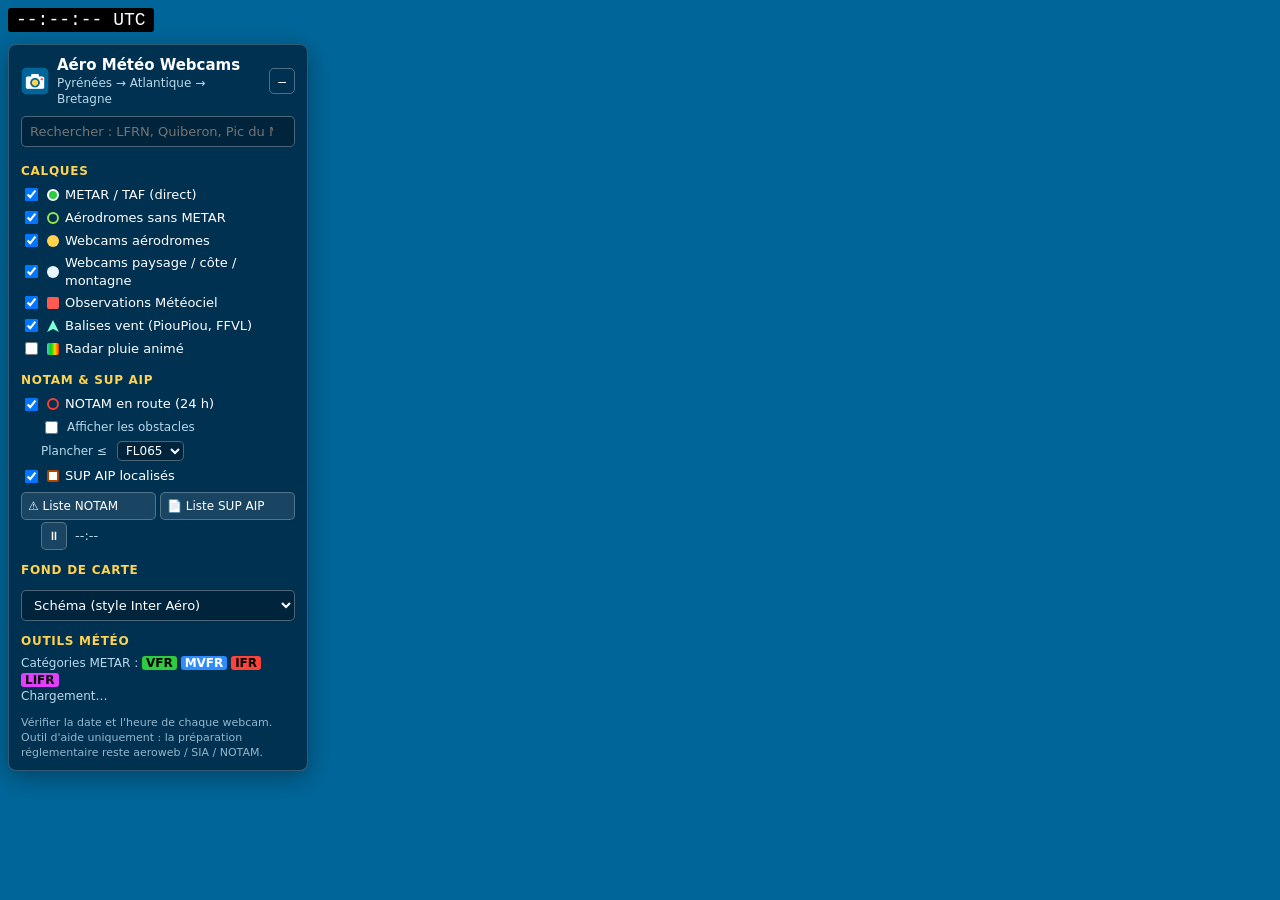
==== index.html @ 02d8c553 "Carte Aéro Météo Webcams Pyrénées → Bretagne avec NOTAM et SUP AIP Co-Authored-By: Claude Opus 5.5 <" ====
<!doctype html>
<html lang="fr"><head><meta charset="utf-8"><title>Aéro Météo Webcams — Ouest</title>
<meta http-equiv="refresh" content="0; url=map.html"><link rel="canonical" href="map.html"></head>
<body style="background:#006699;color:#fff;font-family:system-ui"><p><a style="color:#fff" href="map.html">Ouvrir la carte</a></p></body></html>
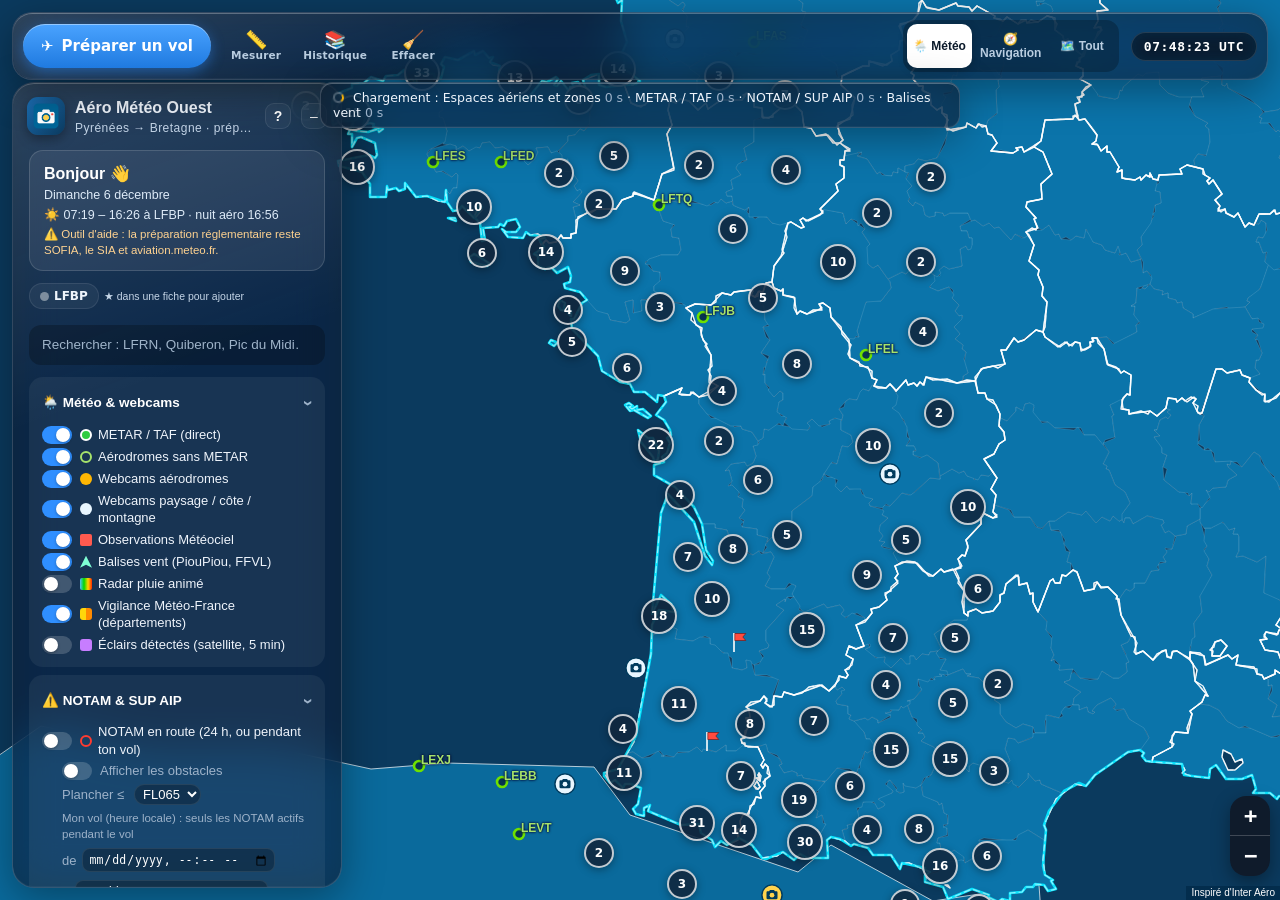
==== commit aed49dff: "Avant partage : avertissement « outil d'aide » à l'accueil et dans la visite, nom « Aéro Météo Ouest" ====
--- a/index.html
+++ b/index.html
@@ -1,4 +1,4 @@
 <!doctype html>
-<html lang="fr"><head><meta charset="utf-8"><title>Aéro Météo Webcams — Ouest</title>
+<html lang="fr"><head><meta charset="utf-8"><title>Aéro Météo Ouest — Pyrénées → Bretagne</title>
 <meta http-equiv="refresh" content="0; url=map.html"><link rel="canonical" href="map.html"></head>
 <body style="background:#006699;color:#fff;font-family:system-ui"><p><a style="color:#fff" href="map.html">Ouvrir la carte</a></p></body></html>
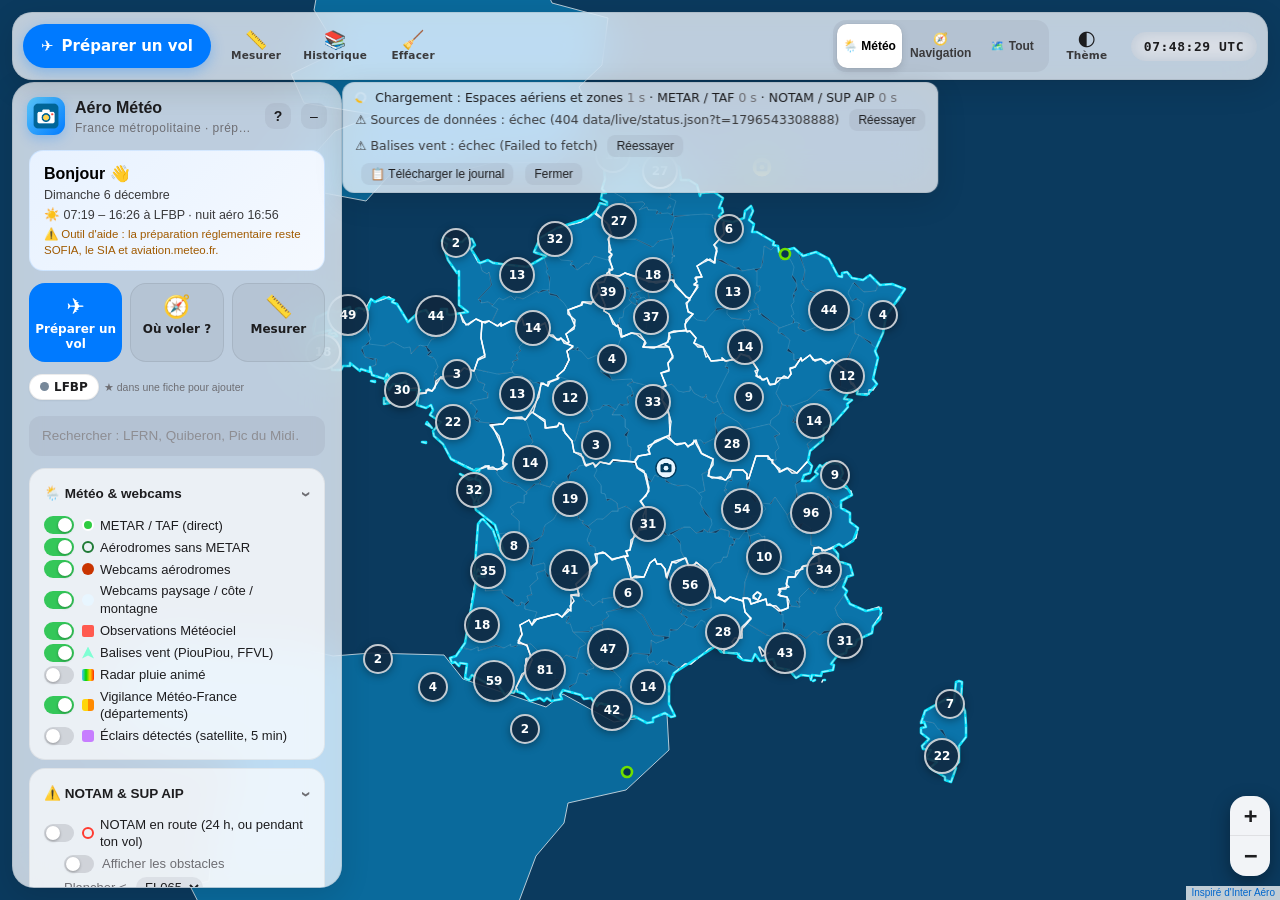
==== commit 69b4fc4c: "Toute la France, « Où voler ? », probabilité VFR (ensemble ECMWF), thème clair façon Apple et tuiles" ====
--- a/index.html
+++ b/index.html
@@ -1,4 +1,4 @@
 <!doctype html>
-<html lang="fr"><head><meta charset="utf-8"><title>Aéro Météo Ouest — Pyrénées → Bretagne</title>
+<html lang="fr"><head><meta charset="utf-8"><title>Aéro Météo — France</title>
 <meta http-equiv="refresh" content="0; url=map.html"><link rel="canonical" href="map.html"></head>
 <body style="background:#006699;color:#fff;font-family:system-ui"><p><a style="color:#fff" href="map.html">Ouvrir la carte</a></p></body></html>
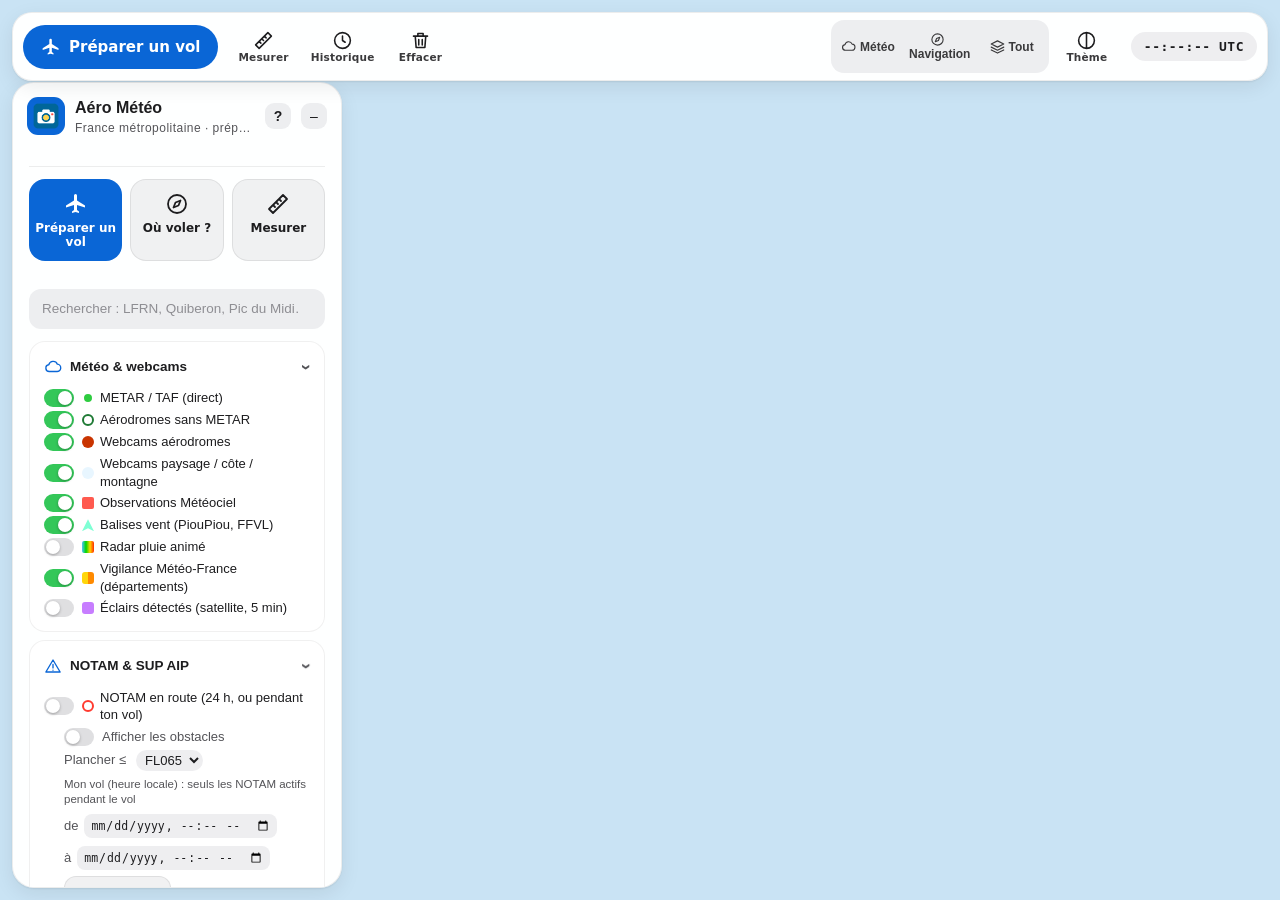
==== commit 5d4e0683: "Application installable : bouton d'installation, raccourci « Préparer un vol », icône adaptative And" ====
--- a/index.html
+++ b/index.html
@@ -1,4 +1,4 @@
 <!doctype html>
 <html lang="fr"><head><meta charset="utf-8"><title>Aéro Météo — France</title>
 <meta http-equiv="refresh" content="0; url=map.html"><link rel="canonical" href="map.html"></head>
-<body style="background:#006699;color:#fff;font-family:system-ui"><p><a style="color:#fff" href="map.html">Ouvrir la carte</a></p></body></html>
+<body style="background:#0b1c2e;color:#fff;font-family:system-ui"><p><a style="color:#fff" href="map.html">Ouvrir la carte</a></p></body></html>
